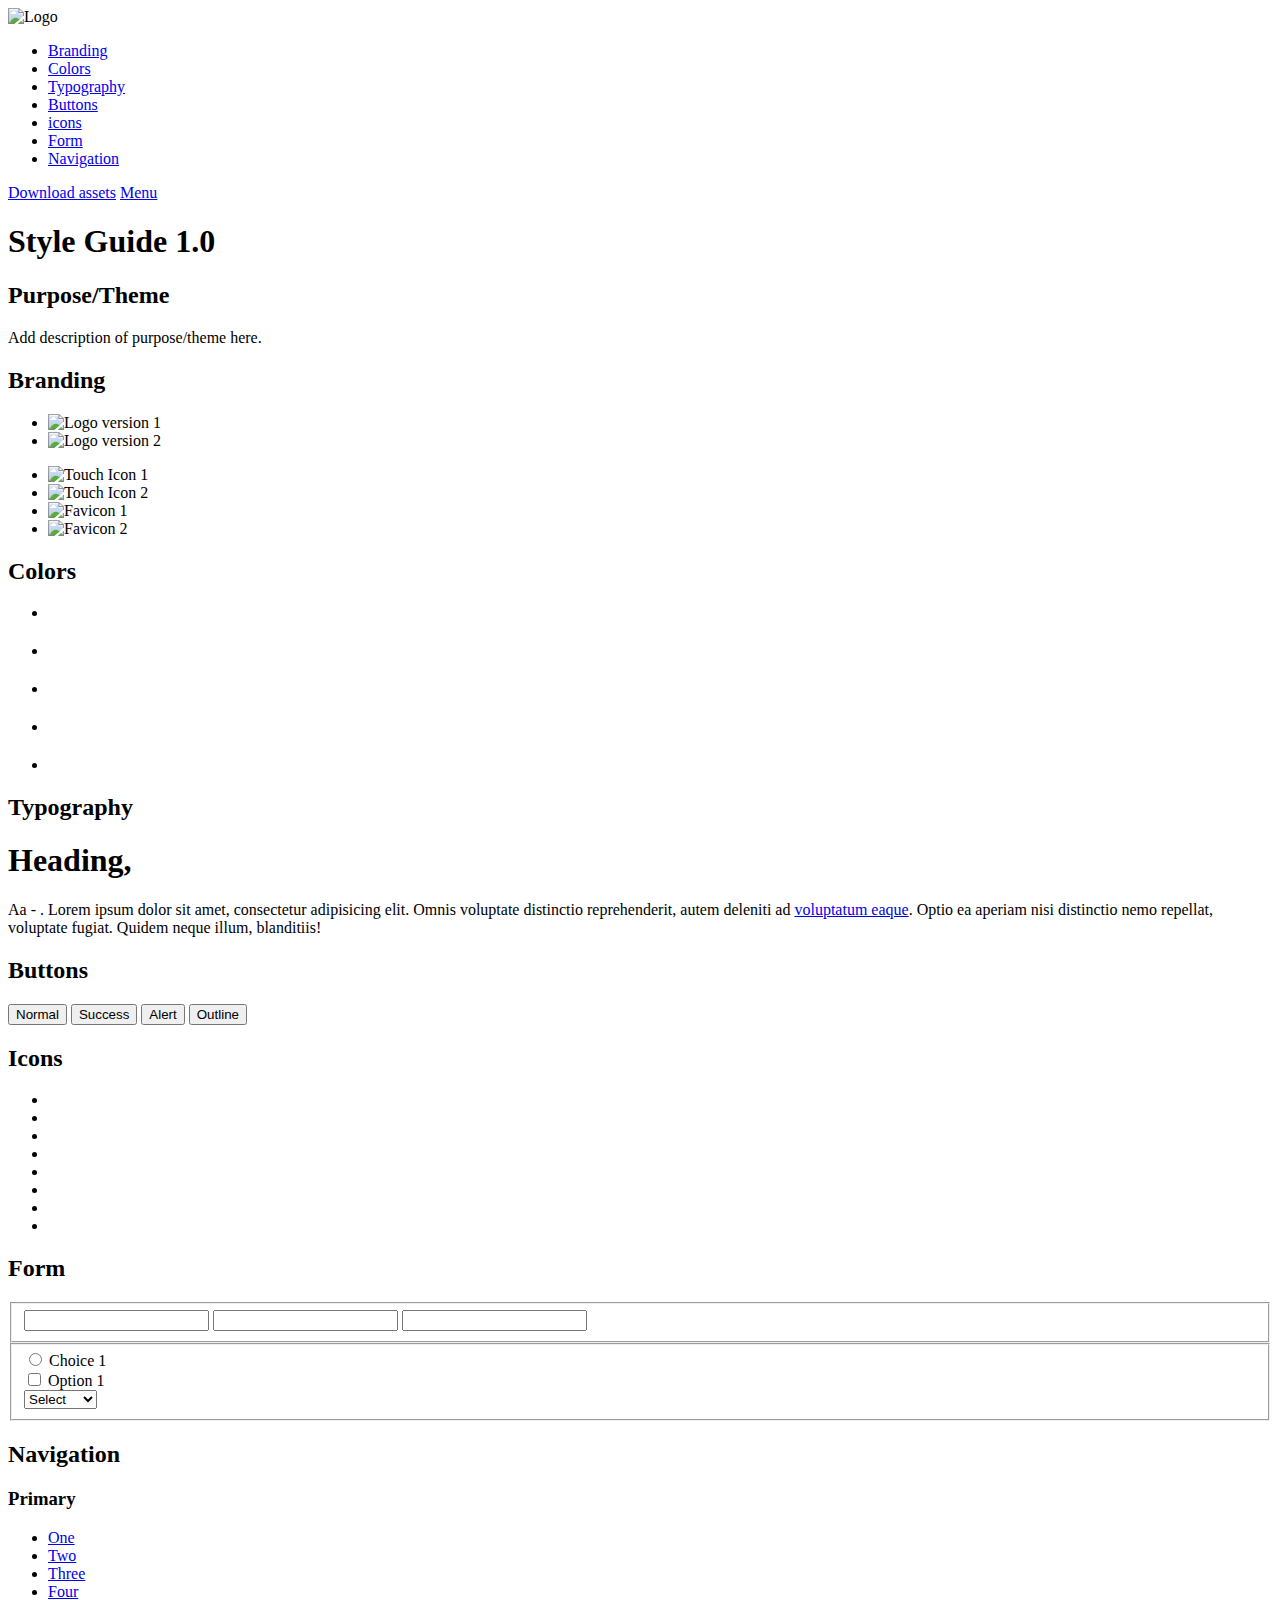
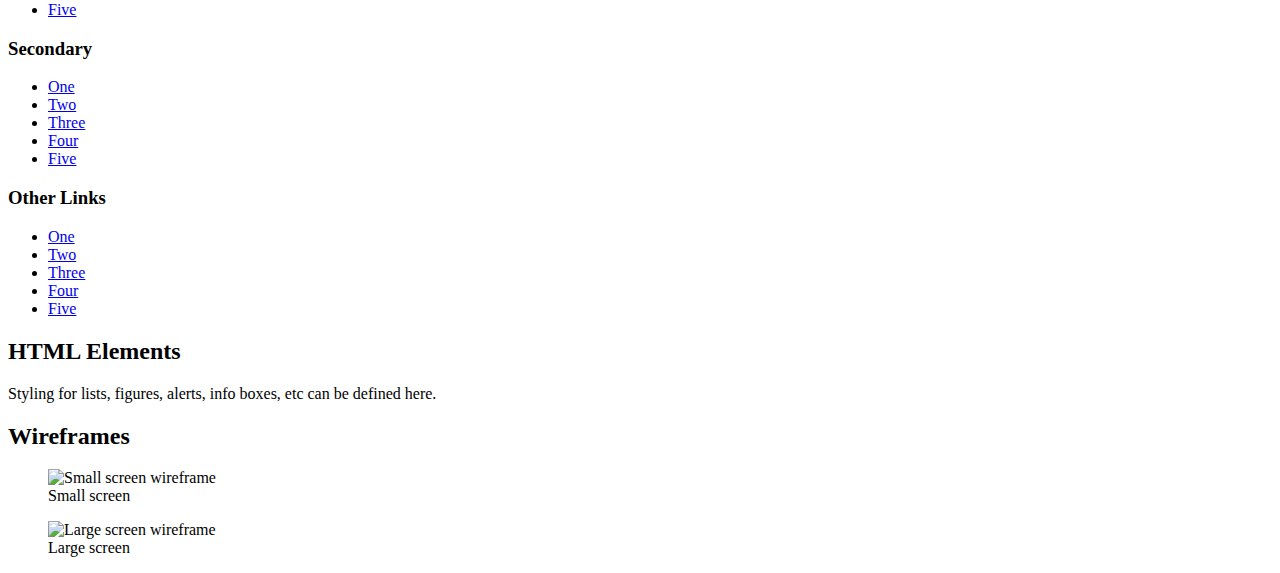
==== index.html @ e965c51e "initial upload" ====
<!doctype html>
<html lang="en" class="no-js">
<head>
	<meta charset="UTF-8">
	<meta name="viewport" content="width=device-width, initial-scale=1">

	<link href='http://fonts.googleapis.com/css?family=Open+Sans:400,300,700|Merriweather' rel='stylesheet' type='text/css'>

	<link rel="stylesheet" href="css/reset.css"> <!-- CSS reset -->
	<link rel="stylesheet" href="css/style-guide.css"> <!-- Resource style -->
	<script src="js/modernizr.js"></script> <!-- Modernizr -->
  	
	<title>Style Guide | CodyHouse</title>
</head>
<body>
	<header>
		<div class="cd-logo"><img src="assets/logo.svg" alt="Logo"></div>

		<nav>
			<ul class="cd-main-nav">
				<li><a href="#branding">Branding</a></li>
				<li><a href="#colors">Colors</a></li>
				<li><a href="#typography">Typography</a></li>
				<li><a href="#buttons">Buttons</a></li>
				<li><a href="#icons">icons</a></li>
				<li><a href="#form">Form</a></li>
				<li><a href="#navigation">Navigation</a></li>
			</ul> <!-- cd-main-nav -->
		</nav>
		
		<a href="assets/assets-download-file.zip" class="cd-download"><span>Download assets</span></a>
		<a href="#0" class="cd-nav-trigger">Menu<span></span></a>
	</header>

	<main>
		<h1>Style Guide 1.0</h1>
        
        <section id="purpose" class="cd-purpose">
			<h2>Purpose/Theme</h2>

			<div class="cd-box">
				<p>Add description of purpose/theme here.</p>
			</div>
		</section>
		
		<section id="branding" class="cd-branding">
			<h2>Branding</h2>

			<ul>
				<li class="cd-box"><img src="assets/branding/logo-ver-1.jpg" alt="Logo version 1"></li>
				<li class="cd-box"><img src="assets/branding/logo-ver-2.jpg" alt="Logo version 2"></li>
			</ul>

			<ul>
				<li><img src="assets/branding/touch-icon-1.jpg" alt="Touch Icon 1"></li>
				<li><img src="assets/branding/touch-icon-2.jpg" alt="Touch Icon 2"></li>
				<li><img src="assets/branding/favicon-1.jpg" alt="Favicon 1"></li>
				<li><img src="assets/branding/favicon-2.jpg" alt="Favicon 2"></li>
			</ul> 
		</section>

		<section id="colors" class="cd-colors">
			<h2>Colors</h2>

			<ul>
				<li class="cd-box">
					<div class="cd-color-swatch"></div>
				</li>

				<li class="cd-box">
					<div class="cd-color-swatch"></div>
				</li>

				<li class="cd-box">
					<div class="cd-color-swatch"></div>
				</li>

				<li class="cd-box">
					<div class="cd-color-swatch"></div>
				</li>

				<li class="cd-box">
					<div class="cd-color-swatch"></div>
				</li>
			</ul>
		</section>

		<section id="typography" class="cd-typography">
			<h2>Typography</h2>

			<div class="cd-box">
				<h1>Heading, <span></span></h1>
				<p>Aa - <span></span>. Lorem ipsum dolor sit amet, consectetur adipisicing elit. Omnis voluptate distinctio reprehenderit, autem deleniti ad <a href="#0">voluptatum eaque</a>. Optio ea aperiam nisi distinctio nemo repellat, voluptate fugiat. Quidem neque illum, blanditiis!</p>
			</div>
		</section>

		<section id="buttons" class="cd-buttons">
			<h2>Buttons</h2>

			<div class="cd-box">
				<button class="btn">Normal</button>
				<button class="btn btn-success">Success</button>
				<button class="btn btn-alert">Alert</button>
				<button class="btn btn-outline">Outline</button>
			</div>

		</section>

		<section id="icons" class="cd-icons">
			<h2>Icons</h2>

			<ul class="cd-box">
				<li class="cd-icon-1"></li>
				<li class="cd-icon-2"></li>
				<li class="cd-icon-3"></li>
				<li class="cd-icon-4"></li>
				<li class="cd-icon-5"></li>
				<li class="cd-icon-6"></li>
				<li class="cd-icon-7"></li>
				<li class="cd-icon-8"></li>
			</ul>
		</section>

		<section id="form" class="cd-form">
			<h2>Form</h2>
			
			<div class="cd-box">
				<form>
					<fieldset>
						<input type="text">
						<input class="success" type="text">
						<input class="alert" type="text">
					</fieldset>

					<fieldset>
						<div class="cd-input-wrapper">
							<input type="radio" name="radioButton" id="radio1">
	      					<label class="radio-label" for="radio1">Choice 1</label>
      					</div>

						<div class="cd-input-wrapper">
							<input type="checkbox" id="checkbox1">
	      					<label class="checkbox-label" for="checkbox1">Option 1</label>
      					</div>

						<div class="cd-input-wrapper cd-select">
	      					<select name="select-this" id="select-this">
					          <option value="0">Select</option>
					          <option value="1">Option 1</option>
					          <option value="2">Option 2</option>
					          <option value="2">Option 3</option>
					      	</select>
				      	</div>
					</fieldset>
				</form>
			</div>
		</section>
		<section id="navigation" class="cd-navigation">
			
           <h2>Navigation</h2>
           <div class="cd-box">
            <div>
             <h3>Primary</h3>
            <nav class="cd-primary-nav">
            <ul >
				<li><a href="#">One</a></li>
				<li><a href="#">Two</a></li>
				<li><a href="#">Three</a></li>
				<li><a href="#">Four</a></li>
				<li><a href="#">Five</a></li>
				
			</ul>
            </nav>
            </div>
            <div >
            <h3>Secondary</h3>
            <nav class="cd-secondary-nav">
            <ul >
				<li><a href="#">One</a></li>
				<li><a href="#">Two</a></li>
				<li><a href="#">Three</a></li>
				<li><a href="#">Four</a></li>
				<li><a href="#">Five</a></li>
				
			</ul>
            </nav>
            </div>
            <div >
			<h3>Other Links</h3>
			<ul >
				<li><a href="#">One</a></li>
				<li><a href="#">Two</a></li>
				<li><a href="#">Three</a></li>
				<li><a href="#">Four</a></li>
				<li><a href="#">Five</a></li>
				
			</ul>
            </div>
            </div>
		</section>
		
		<section id="elements" class="cd-elements">
			<h2>HTML Elements</h2>
    <div class="cd-box"><p>Styling for lists, figures, alerts, info boxes, etc can be defined here.</p></div>
			
		</section>
		
		<section id="wireframes" class="cd-wireframes">
			<h2>Wireframes</h2>
    <div class="cd-box">
            <figure><img src="assets/wireframe-sm.jpg" alt="Small screen wireframe">
            <figcaption>Small screen</figcaption></figure>
            <figure><img src="assets/wireframe-lg.jpg" alt="Large screen wireframe">
            <figcaption>Large screen</figcaption></figure>
            </div>
			
		</section>
		
	</main>
<script src="js/jquery-2.1.1.js"></script>
<script src="js/main.js"></script> <!-- Resource jQuery -->
</body>
</html>
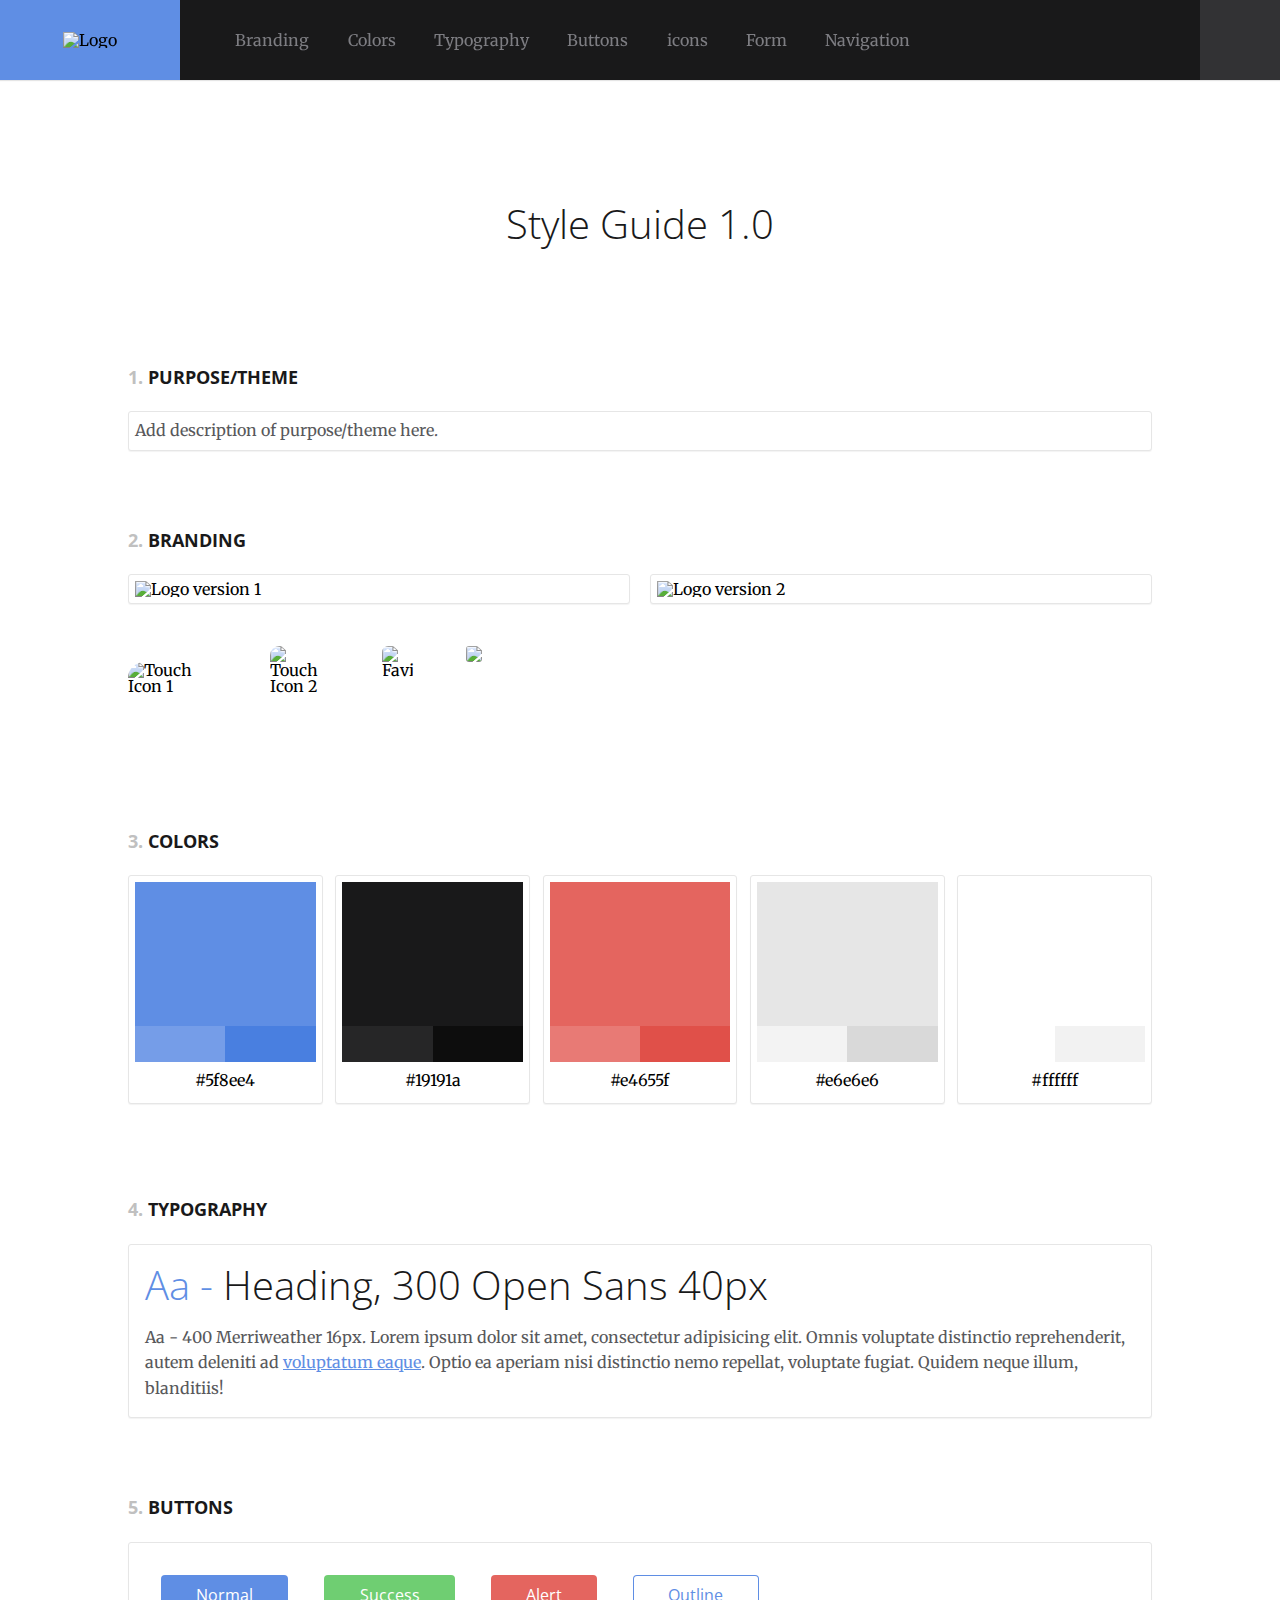
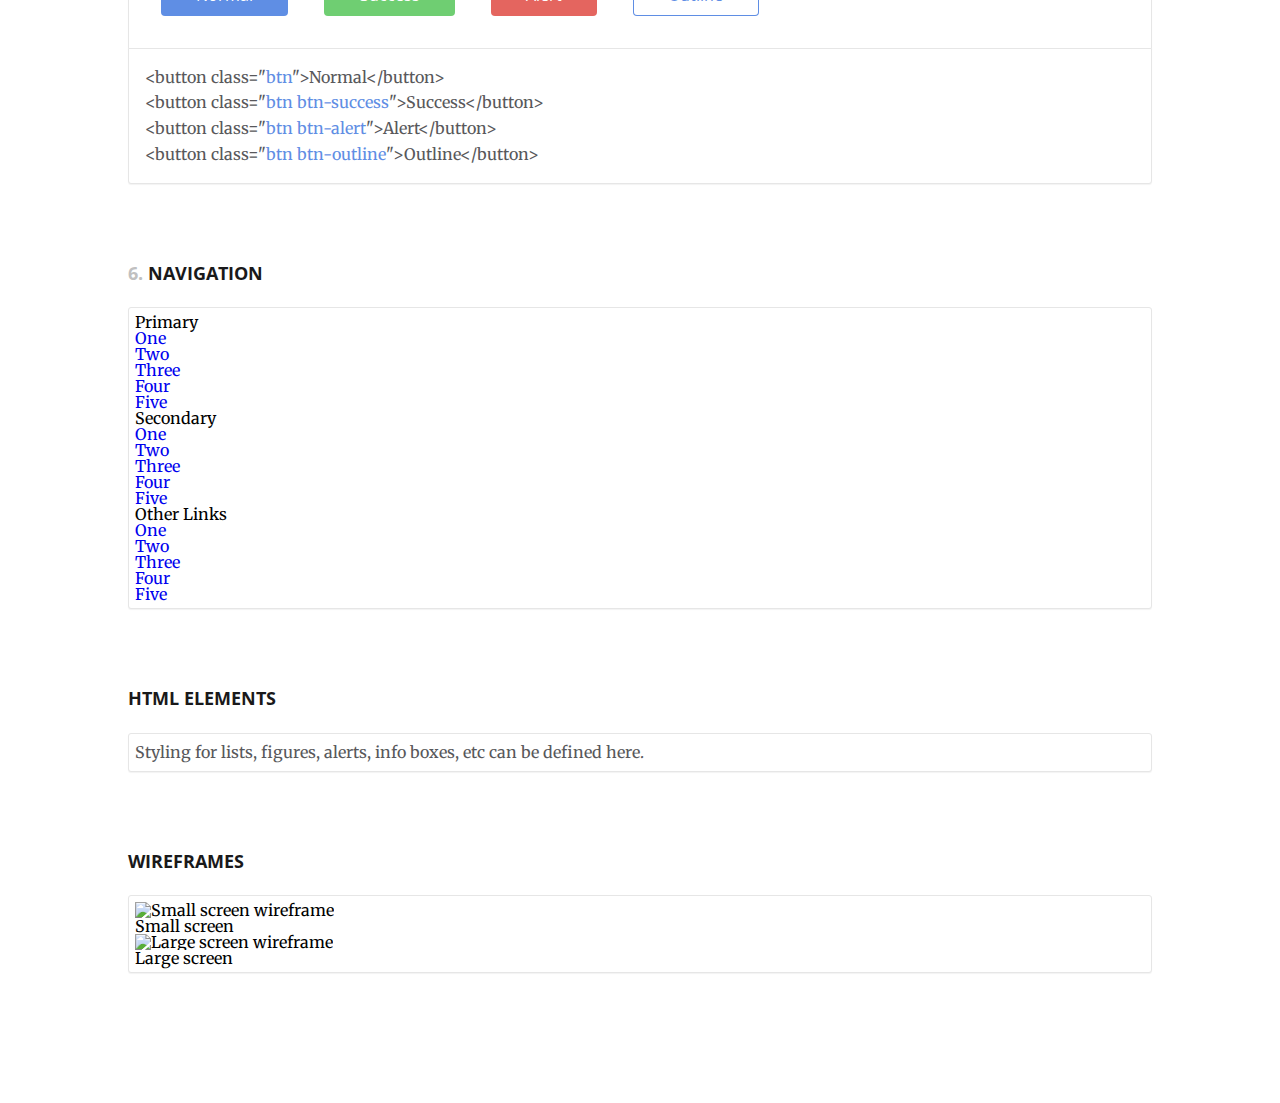
==== commit e65e8624: "removed form and icon" ====
--- a/index.html
+++ b/index.html
@@ -106,55 +106,6 @@
 
 		</section>
 
-		<section id="icons" class="cd-icons">
-			<h2>Icons</h2>
-
-			<ul class="cd-box">
-				<li class="cd-icon-1"></li>
-				<li class="cd-icon-2"></li>
-				<li class="cd-icon-3"></li>
-				<li class="cd-icon-4"></li>
-				<li class="cd-icon-5"></li>
-				<li class="cd-icon-6"></li>
-				<li class="cd-icon-7"></li>
-				<li class="cd-icon-8"></li>
-			</ul>
-		</section>
-
-		<section id="form" class="cd-form">
-			<h2>Form</h2>
-			
-			<div class="cd-box">
-				<form>
-					<fieldset>
-						<input type="text">
-						<input class="success" type="text">
-						<input class="alert" type="text">
-					</fieldset>
-
-					<fieldset>
-						<div class="cd-input-wrapper">
-							<input type="radio" name="radioButton" id="radio1">
-	      					<label class="radio-label" for="radio1">Choice 1</label>
-      					</div>
-
-						<div class="cd-input-wrapper">
-							<input type="checkbox" id="checkbox1">
-	      					<label class="checkbox-label" for="checkbox1">Option 1</label>
-      					</div>
-
-						<div class="cd-input-wrapper cd-select">
-	      					<select name="select-this" id="select-this">
-					          <option value="0">Select</option>
-					          <option value="1">Option 1</option>
-					          <option value="2">Option 2</option>
-					          <option value="2">Option 3</option>
-					      	</select>
-				      	</div>
-					</fieldset>
-				</form>
-			</div>
-		</section>
 		<section id="navigation" class="cd-navigation">
 			
            <h2>Navigation</h2>
--- a/css/style-guide.css
+++ b/css/style-guide.css
@@ -0,0 +1,978 @@
+/* -------------------------------- 
+
+xBackground 
+
+-------------------------------- */
+body {
+  /* this is the page background */
+  background-color: #ffffff;
+}
+
+/* -------------------------------- 
+
+xPatterns
+
+-------------------------------- */
+.cd-box {
+  /* this is the container of various design elements - i.e. the 2 logo of the branding section */
+  border: 1px solid #e6e6e6;
+  border-radius: 3px;
+  background: #ffffff;
+  box-shadow: 0 1px 1px rgba(0, 0, 0, 0.05);
+  padding: 6px;
+}
+
+/* -------------------------------- 
+
+xNavigation 
+
+-------------------------------- */
+header {
+  background-color: #19191a;
+}
+
+.cd-logo {
+  /* logo box style */
+  background-color: #5f8ee4;
+  width: 120px;
+}
+@media only screen and (min-width: 1024px) {
+  .cd-logo {
+    width: 180px;
+  }
+}
+
+.cd-main-nav {
+  /* main navigation background color - full screen on small devices */
+  background: #19191a;
+}
+.cd-main-nav li a {
+  color: #ffffff;
+  border-color: #262627;
+}
+@media only screen and (min-width: 1024px) {
+  .cd-main-nav li a {
+    color: #7d7d82;
+  }
+  .cd-main-nav li a.selected {
+    color: #ffffff;
+    box-shadow: 0 2px 0 #5f8ee4;
+  }
+  .no-touch .cd-main-nav li a:hover {
+    color: #ffffff;
+  }
+}
+
+.cd-nav-trigger span {
+  /* hamburger menu */
+  background-color: #ffffff;
+}
+.cd-nav-trigger span::before, .cd-nav-trigger span::after {
+  /* upper and lower lines */
+  background-color: #ffffff;
+}
+
+.nav-is-visible .cd-nav-trigger span {
+  /* hide line in the center on mobile when nav is visible */
+  background-color: rgba(255, 255, 255, 0);
+}
+.nav-is-visible .cd-nav-trigger span::before, .nav-is-visible .cd-nav-trigger span::after {
+  /* preserve visibility of upper and lower lines - close icon */
+  background-color: white;
+}
+
+.cd-download {
+  /* download button top-right visible on big devices */
+  background-color: #323234;
+}
+.no-touch .cd-download:hover {
+  background-color: #3f3f41;
+}
+.cd-download span {
+  /* tooltip */
+  background: #5f8ee4;
+  color: #ffffff;
+}
+.cd-download span::before {
+  /* right arrow color */
+  border-color: #5f8ee4;
+}
+
+/* -------------------------------- 
+
+xPage title 
+
+-------------------------------- */
+main > h1 {
+  color: #19191a;
+}
+@media only screen and (min-width: 1600px) {
+  main > h1 {
+    /* title goes into the header on big devices */
+    color: #ffffff;
+  }
+}
+
+/* -------------------------------- 
+
+xTypography 
+
+-------------------------------- */
+h1, h2 {
+  font-family: "Open Sans", sans-serif;
+  color: #19191a;
+}
+
+h1 {
+  font-size: 2.4rem;
+  font-weight: 300;
+  line-height: 1.2;
+  margin: 0 0 .4em;
+}
+@media only screen and (min-width: 768px) {
+  h1 {
+    font-size: 3.2rem;
+  }
+}
+@media only screen and (min-width: 1024px) {
+  h1 {
+    font-size: 4rem;
+  }
+}
+
+h2 {
+  font-weight: bold;
+  text-transform: uppercase;
+  margin: 1em 0;
+}
+@media only screen and (min-width: 768px) {
+  h2 {
+    font-size: 1.8rem;
+    margin: 1em 0 1.4em;
+  }
+}
+
+section > h2::before {
+  /* number before each section title */
+  color: silver;
+}
+
+p {
+  font-size: 1.4rem;
+  line-height: 1.4;
+  color: #58585b;
+}
+p a {
+  color: #5f8ee4;
+  text-decoration: underline;
+}
+@media only screen and (min-width: 768px) {
+  p {
+    font-size: 1.6rem;
+    line-height: 1.6;
+  }
+}
+
+/* -------------------------------- 
+
+xButtons 
+
+-------------------------------- */
+.btn {
+  border: none;
+  box-shadow: none;
+  border-radius: .25em;
+  font-size: 1.4rem;
+  font-family: "Open Sans", sans-serif;
+  color: #ffffff;
+  padding: .6em 2.2em;
+  cursor: pointer;
+  background: #5f8ee4;
+}
+.btn:focus {
+  outline: none;
+}
+.no-touch .btn:hover {
+  background: #759de8;
+}
+.btn.btn-success {
+  background: #6fce72;
+}
+.no-touch .btn.btn-success:hover {
+  background: #82d485;
+}
+.btn.btn-alert {
+  background: #e4655f;
+}
+.no-touch .btn.btn-alert:hover {
+  background: #e87a75;
+}
+.btn.btn-outline {
+  color: #5f8ee4;
+  background: transparent;
+  box-shadow: inset 0 0 0 1px #5f8ee4;
+}
+.no-touch .btn.btn-outline:hover {
+  color: #ffffff;
+  background: #5f8ee4;
+}
+@media only screen and (min-width: 768px) {
+  .btn {
+    font-size: 1.6rem;
+  }
+}
+
+.cd-buttons .cd-box:nth-of-type(2) span {
+  /* CSS class name color */
+  color: #5f8ee4;
+}
+
+/* -------------------------------- 
+
+xIcons 
+
+-------------------------------- */
+.cd-icons li {
+  /* icons size */
+  width: 32px;
+  height: 32px;
+}
+
+/* -------------------------------- 
+
+xForm 
+
+-------------------------------- */
+input[type=text], select {
+  border: 1px solid #e6e6e6;
+  border-radius: .25em;
+  background: #ffffff;
+}
+input[type=text]:focus, select:focus {
+  outline: none;
+}
+
+input[type=text] {
+  padding: .6em 1em;
+  box-shadow: inset 1px 1px rgba(0, 0, 0, 0.03);
+}
+input[type=text].success {
+  border-color: #6fce72;
+  box-shadow: 0 0 6px rgba(111, 206, 114, 0.2);
+}
+input[type=text].alert {
+  border-color: #e4655f;
+  box-shadow: 0 0 6px rgba(228, 101, 95, 0.2);
+}
+input[type=text]:focus {
+  border-color: #5f8ee4;
+  box-shadow: 0 0 6px rgba(95, 142, 228, 0.2);
+}
+
+input[type=radio],
+input[type=checkbox] {
+  position: absolute;
+  left: 0;
+  top: 0;
+  margin: 0;
+  padding: 0;
+  opacity: 0;
+}
+
+.radio-label,
+.checkbox-label {
+  padding-left: 24px;
+  -webkit-user-select: none;
+  -moz-user-select: none;
+  -ms-user-select: none;
+  user-select: none;
+}
+.radio-label::before, .radio-label::after,
+.checkbox-label::before,
+.checkbox-label::after {
+  /* custom radio and check boxes */
+  content: '';
+  display: block;
+  width: 16px;
+  height: 16px;
+  position: absolute;
+  top: 50%;
+  -webkit-transform: translateY(-50%);
+  -moz-transform: translateY(-50%);
+  -ms-transform: translateY(-50%);
+  -o-transform: translateY(-50%);
+  transform: translateY(-50%);
+}
+.radio-label::before,
+.checkbox-label::before {
+  left: 0;
+  border: 1px solid #e6e6e6;
+  box-shadow: inset 1px 1px rgba(0, 0, 0, 0.03);
+}
+.radio-label::after,
+.checkbox-label::after {
+  left: 3px;
+  background: url("../assets/form/icon-check.svg") no-repeat center center;
+  display: none;
+}
+
+.radio-label::before {
+  border-radius: 50%;
+}
+
+.checkbox-label::before {
+  border-radius: 3px;
+}
+
+input[type=radio]:checked + label::before,
+input[type=checkbox]:checked + label::before {
+  background-color: #19191a;
+  border: none;
+  box-shadow: none;
+}
+
+input[type=radio]:checked + label::after,
+input[type=checkbox]:checked + label::after {
+  display: block;
+}
+
+.cd-select::after {
+  /* switcher arrow for select element */
+  content: '';
+  position: absolute;
+  z-index: 1;
+  right: 14px;
+  top: 50%;
+  -webkit-transform: translateY(-50%);
+  -moz-transform: translateY(-50%);
+  -ms-transform: translateY(-50%);
+  -o-transform: translateY(-50%);
+  transform: translateY(-50%);
+  display: block;
+  width: 16px;
+  height: 16px;
+  background: url("../assets/form/icon-select.svg") no-repeat center center;
+  pointer-events: none;
+}
+
+select {
+  position: relative;
+  padding: .6em 2em .6em 1em;
+  cursor: pointer;
+  -webkit-appearance: none;
+  -moz-appearance: none;
+  -ms-appearance: none;
+  -o-appearance: none;
+  appearance: none;
+}
+
+/* -------------------------------- 
+
+xBasic style
+
+-------------------------------- */
+*, *::after, *::before {
+  -webkit-box-sizing: border-box;
+  -moz-box-sizing: border-box;
+  box-sizing: border-box;
+}
+
+html * {
+  -webkit-font-smoothing: antialiased;
+  -moz-osx-font-smoothing: grayscale;
+}
+
+html {
+  font-size: 62.5%;
+}
+
+body {
+  font-size: 1.6rem;
+  font-family: "Merriweather", serif;
+}
+
+a {
+  text-decoration: none;
+}
+
+img {
+  max-width: 100%;
+}
+
+input, textarea, select {
+  font-family: "Merriweather", serif;
+  font-size: 1.6rem;
+}
+
+header {
+  position: fixed;
+  height: 50px;
+  width: 100%;
+  top: 0;
+  left: 0;
+  box-shadow: 0 1px 1px rgba(0, 0, 0, 0.1);
+  z-index: 10;
+}
+header nav {
+  display: inline-block;
+}
+@media only screen and (min-width: 1024px) {
+  header {
+    height: 80px;
+  }
+  header:after {
+    content: "";
+    display: table;
+    clear: both;
+  }
+}
+
+.cd-logo {
+  display: inline-block;
+  height: 100%;
+  position: relative;
+}
+.cd-logo img {
+  position: absolute;
+  display: block;
+  top: 50%;
+  left: 50%;
+  -webkit-transform: translateX(-50%) translateY(-50%);
+  -moz-transform: translateX(-50%) translateY(-50%);
+  -ms-transform: translateX(-50%) translateY(-50%);
+  -o-transform: translateX(-50%) translateY(-50%);
+  transform: translateX(-50%) translateY(-50%);
+}
+@media only screen and (min-width: 1600px) {
+  .cd-logo {
+    margin-left: 5%;
+  }
+}
+
+.cd-nav-trigger {
+  display: block;
+  position: absolute;
+  right: 0;
+  top: 0;
+  height: 100%;
+  width: 50px;
+  overflow: hidden;
+  white-space: nowrap;
+  color: transparent;
+}
+.cd-nav-trigger span {
+  position: absolute;
+  height: 2px;
+  width: 20px;
+  top: 50%;
+  margin-top: -1px;
+  left: 50%;
+  margin-left: -10px;
+  -webkit-transition: background-color 0.3s 0.3s;
+  -moz-transition: background-color 0.3s 0.3s;
+  transition: background-color 0.3s 0.3s;
+}
+.cd-nav-trigger span::before, .cd-nav-trigger span::after {
+  content: '';
+  position: absolute;
+  width: 100%;
+  height: 100%;
+  /* Force Hardware Acceleration in WebKit */
+  -webkit-transform: translateZ(0);
+  -moz-transform: translateZ(0);
+  -ms-transform: translateZ(0);
+  -o-transform: translateZ(0);
+  transform: translateZ(0);
+  -webkit-backface-visibility: hidden;
+  backface-visibility: hidden;
+  will-change: transform;
+  -webkit-transition: -webkit-transform 0.3s 0.3s;
+  -moz-transition: -moz-transform 0.3s 0.3s;
+  transition: transform 0.3s 0.3s;
+}
+.cd-nav-trigger span::before {
+  -webkit-transform: translateY(-6px);
+  -moz-transform: translateY(-6px);
+  -ms-transform: translateY(-6px);
+  -o-transform: translateY(-6px);
+  transform: translateY(-6px);
+}
+.cd-nav-trigger span::after {
+  -webkit-transform: translateY(6px);
+  -moz-transform: translateY(6px);
+  -ms-transform: translateY(6px);
+  -o-transform: translateY(6px);
+  transform: translateY(6px);
+}
+@media only screen and (min-width: 1024px) {
+  .cd-nav-trigger {
+    display: none;
+  }
+}
+
+.cd-main-nav {
+  position: fixed;
+  top: 0;
+  left: 0;
+  width: 100%;
+  height: 100vh;
+  padding: 50px 0;
+  text-align: center;
+  -webkit-transform: translateY(-100%);
+  -moz-transform: translateY(-100%);
+  -ms-transform: translateY(-100%);
+  -o-transform: translateY(-100%);
+  transform: translateY(-100%);
+  -webkit-transition: -webkit-transform 0.3s;
+  -moz-transition: -moz-transform 0.3s;
+  transition: transform 0.3s;
+}
+.cd-main-nav li a {
+  display: block;
+  font-size: 1.8rem;
+  padding: 1em 0;
+  border-bottom-width: 1px;
+  border-style: solid;
+}
+.cd-main-nav li:first-of-type a {
+  border-top-width: 1px;
+}
+@media only screen and (min-width: 1024px) {
+  .cd-main-nav {
+    position: static;
+    display: table;
+    -webkit-transform: translateY(0);
+    -moz-transform: translateY(0);
+    -ms-transform: translateY(0);
+    -o-transform: translateY(0);
+    transform: translateY(0);
+    width: auto;
+    height: 80px;
+    background: transparent;
+    padding: 0 2em;
+    text-align: left;
+  }
+  .cd-main-nav li {
+    display: table-cell;
+    vertical-align: middle;
+    padding: 0 1em;
+  }
+  .cd-main-nav li a {
+    display: inline-block;
+    font-size: 1.6rem;
+    padding: .4em .2em;
+    border-bottom: none;
+    -webkit-transition: all 0.2s;
+    -moz-transition: all 0.2s;
+    transition: all 0.2s;
+  }
+  .cd-main-nav li:first-of-type a {
+    border-top: none;
+  }
+}
+@media only screen and (min-width: 1600px) {
+  .cd-main-nav {
+    display: none;
+  }
+}
+
+.nav-is-visible .cd-nav-trigger span::before {
+  -webkit-transform: translateY(0) rotate(-45deg);
+  -moz-transform: translateY(0) rotate(-45deg);
+  -ms-transform: translateY(0) rotate(-45deg);
+  -o-transform: translateY(0) rotate(-45deg);
+  transform: translateY(0) rotate(-45deg);
+}
+.nav-is-visible .cd-nav-trigger span::after {
+  -webkit-transform: translateY(0) rotate(45deg);
+  -moz-transform: translateY(0) rotate(45deg);
+  -ms-transform: translateY(0) rotate(45deg);
+  -o-transform: translateY(0) rotate(45deg);
+  transform: translateY(0) rotate(45deg);
+}
+.nav-is-visible .cd-main-nav {
+  -webkit-transform: translateY(0);
+  -moz-transform: translateY(0);
+  -ms-transform: translateY(0);
+  -o-transform: translateY(0);
+  transform: translateY(0);
+}
+
+.cd-download {
+  position: absolute;
+  top: 0;
+  right: 0;
+  height: 100%;
+  width: 80px;
+  background-image: url("../assets/icon-download.svg");
+  background-position: center center;
+  background-repeat: no-repeat;
+  display: none;
+  -webkit-transition: background-color 0.2s;
+  -moz-transition: background-color 0.2s;
+  transition: background-color 0.2s;
+}
+.cd-download span {
+  /* tooltip */
+  position: absolute;
+  right: 120%;
+  top: 50%;
+  margin-top: -20px;
+  width: 140px;
+  height: 40px;
+  line-height: 40px;
+  white-space: nowrap;
+  text-align: center;
+  font-size: 1.2rem;
+  -webkit-transition: opacity .2s 0s, visibility 0s .2s;
+  -moz-transition: opacity .2s 0s, visibility 0s .2s;
+  transition: opacity .2s 0s, visibility 0s .2s;
+}
+.cd-download span::before {
+  /* right arrow */
+  content: '';
+  position: absolute;
+  top: 12px;
+  left: 100%;
+  height: 0;
+  width: 0;
+  border-width: 8px;
+  border-style: solid;
+  border-top-color: transparent;
+  border-bottom-color: transparent;
+  border-right-color: transparent;
+}
+.no-touch .cd-download:hover span {
+  opacity: 1;
+  visibility: visible;
+  -webkit-transition: opacity .2s 0s, visibility 0s 0s;
+  -moz-transition: opacity .2s 0s, visibility 0s 0s;
+  transition: opacity .2s 0s, visibility 0s 0s;
+}
+@media only screen and (min-width: 1024px) {
+  .cd-download {
+    display: block;
+  }
+  .cd-download span {
+    opacity: 0;
+    visibility: hidden;
+  }
+}
+@media only screen and (min-width: 1600px) {
+  .cd-download {
+    right: 5%;
+  }
+}
+
+main {
+  width: 90%;
+  max-width: 1024px;
+  margin: 0 auto;
+  padding: 50px 0;
+}
+main > h1 {
+  text-align: center;
+  margin: 3em 0;
+}
+@media only screen and (min-width: 1024px) {
+  main {
+    padding-top: 80px;
+  }
+}
+@media only screen and (min-width: 1600px) {
+  main {
+    max-width: none;
+    padding: 120px 0 50px;
+  }
+  main > h1 {
+    position: fixed;
+    top: 0;
+    left: 50%;
+    height: 80px;
+    line-height: 80px;
+    width: 400px;
+    margin: 0 0 0 -200px;
+    font-size: 2.6rem;
+    z-index: 20;
+  }
+}
+
+section {
+  margin: 3em 0;
+}
+section:after {
+  content: "";
+  display: table;
+  clear: both;
+}
+section:nth-of-type(1) h2::before {
+  content: '1. ';
+}
+section:nth-of-type(2) h2::before {
+  content: '2. ';
+}
+section:nth-of-type(3) h2::before {
+  content: '3. ';
+}
+section:nth-of-type(4) h2::before {
+  content: '4. ';
+}
+section:nth-of-type(5) h2::before {
+  content: '5. ';
+}
+section:nth-of-type(6) h2::before {
+  content: '6. ';
+}
+@media only screen and (min-width: 768px) {
+  section {
+    margin: 3em 0 5em;
+  }
+}
+@media only screen and (min-width: 1600px) {
+  section {
+    width: 48%;
+    float: left;
+    margin: 0 4% 4em 0;
+  }
+  section:nth-of-type(2n) {
+    margin-right: 0;
+  }
+}
+
+/* xBranding section - basic style */
+.cd-branding .cd-box {
+  margin-bottom: 1em;
+}
+.cd-branding img {
+  display: block;
+  width: 100%;
+}
+.cd-branding ul:last-of-type {
+  padding-top: .6em;
+}
+.cd-branding ul:last-of-type li {
+  display: inline-block;
+  margin-right: 1em;
+}
+.cd-branding ul:last-of-type li:nth-of-type(1) img {
+  width: 90px;
+  height: 90px;
+  border-radius: 1em;
+}
+.cd-branding ul:last-of-type li:nth-of-type(2) img {
+  width: 60px;
+  height: 60px;
+  border-radius: .6em;
+}
+.cd-branding ul:last-of-type li:nth-of-type(3) img {
+  width: 32px;
+  height: 32px;
+  border-radius: .4em;
+}
+.cd-branding ul:last-of-type li:nth-of-type(4) img {
+  width: 16px;
+  height: 16px;
+  border-radius: .2em;
+}
+@media only screen and (min-width: 768px) {
+  .cd-branding .cd-box {
+    width: 49%;
+    float: left;
+    margin: 0 2% 2em 0;
+  }
+  .cd-branding .cd-box:nth-of-type(2n) {
+    margin-right: 0;
+  }
+  .cd-branding ul:last-of-type {
+    clear: left;
+  }
+  .cd-branding ul:last-of-type li {
+    margin-right: 3em;
+  }
+}
+
+/* xColor section - basic style */
+.cd-colors li {
+  text-align: center;
+  width: 48%;
+  float: left;
+  margin: 0 4% 1em 0;
+}
+.cd-colors li:nth-of-type(2n) {
+  margin-right: 0;
+}
+.cd-colors .cd-color-swatch {
+  position: relative;
+  width: 100%;
+  padding: 50% 0;
+}
+.cd-colors .cd-color-swatch::before, .cd-colors .cd-color-swatch::after {
+  /* lighter and darker color shades of the same swatch */
+  content: '';
+  position: absolute;
+  bottom: 0;
+  width: 50%;
+  height: 20%;
+}
+.cd-colors .cd-color-swatch::before {
+  left: 0;
+}
+.cd-colors .cd-color-swatch::after {
+  right: 0;
+}
+.cd-colors b {
+  display: block;
+  padding: .6em 0;
+}
+.cd-colors li:nth-of-type(1) .cd-color-swatch {
+  background: #5f8ee4;
+}
+.cd-colors li:nth-of-type(1) .cd-color-swatch::before {
+  background: #759de8;
+}
+.cd-colors li:nth-of-type(1) .cd-color-swatch::after {
+  background: #497fe0;
+}
+.cd-colors li:nth-of-type(2) .cd-color-swatch {
+  background: #19191a;
+}
+.cd-colors li:nth-of-type(2) .cd-color-swatch::before {
+  background: #262627;
+}
+.cd-colors li:nth-of-type(2) .cd-color-swatch::after {
+  background: #0d0d0d;
+}
+.cd-colors li:nth-of-type(3) .cd-color-swatch {
+  background: #e4655f;
+}
+.cd-colors li:nth-of-type(3) .cd-color-swatch::before {
+  background: #e87a75;
+}
+.cd-colors li:nth-of-type(3) .cd-color-swatch::after {
+  background: #e05049;
+}
+.cd-colors li:nth-of-type(4) .cd-color-swatch {
+  background: #e6e6e6;
+}
+.cd-colors li:nth-of-type(4) .cd-color-swatch::before {
+  background: #f3f3f3;
+}
+.cd-colors li:nth-of-type(4) .cd-color-swatch::after {
+  background: #d9d9d9;
+}
+.cd-colors li:nth-of-type(5) .cd-color-swatch {
+  background: #ffffff;
+}
+.cd-colors li:nth-of-type(5) .cd-color-swatch::before {
+  background: white;
+}
+.cd-colors li:nth-of-type(5) .cd-color-swatch::after {
+  background: #f2f2f2;
+}
+@media only screen and (min-width: 768px) {
+  .cd-colors li {
+    width: 19%;
+    float: left;
+    margin: 0 1.25% 1em 0;
+  }
+  .cd-colors li:nth-of-type(2n) {
+    margin-right: 1.25%;
+  }
+  .cd-colors li:nth-of-type(5n) {
+    margin-right: 0;
+  }
+}
+
+.cd-typography .cd-box,
+.cd-buttons .cd-box,
+.cd-icons .cd-box,
+.cd-form .cd-box {
+  padding: 1em;
+}
+@media only screen and (min-width: 768px) {
+  .cd-typography .cd-box .cd-box,
+  .cd-buttons .cd-box .cd-box,
+  .cd-icons .cd-box .cd-box,
+  .cd-form .cd-box .cd-box {
+    padding: 2em;
+  }
+}
+
+/* xTypography section - basic style */
+.cd-typography h1::before {
+  content: 'Aa - ';
+  color: #5f8ee4;
+}
+
+.cd-buttons .cd-box:first-of-type {
+  border-bottom-left-radius: 0;
+  border-bottom-right-radius: 0;
+}
+.cd-buttons .cd-box:last-of-type {
+  margin-top: -1px;
+  border-top-left-radius: 0;
+  border-top-right-radius: 0;
+}
+.cd-buttons button {
+  margin: .4em;
+}
+@media only screen and (min-width: 1024px) {
+  .cd-buttons button {
+    margin: 1em;
+  }
+}
+
+/* xIcons section - basic style */
+.cd-icons li {
+  display: inline-block;
+  background-position: center center;
+  background-repeat: no-repeat;
+  margin: 1em;
+}
+.cd-icons .cd-icon-1 {
+  background-image: url("../assets/icons/icon-1.svg");
+}
+.cd-icons .cd-icon-2 {
+  background-image: url("../assets/icons/icon-2.svg");
+}
+.cd-icons .cd-icon-3 {
+  background-image: url("../assets/icons/icon-3.svg");
+}
+.cd-icons .cd-icon-4 {
+  background-image: url("../assets/icons/icon-4.svg");
+}
+.cd-icons .cd-icon-5 {
+  background-image: url("../assets/icons/icon-5.svg");
+}
+.cd-icons .cd-icon-6 {
+  background-image: url("../assets/icons/icon-6.svg");
+}
+.cd-icons .cd-icon-7 {
+  background-image: url("../assets/icons/icon-7.svg");
+}
+.cd-icons .cd-icon-8 {
+  background-image: url("../assets/icons/icon-8.svg");
+}
+
+/* xForm section - basic style */
+.cd-form input[type=text],
+.cd-form .cd-input-wrapper {
+  margin: 1em;
+}
+.cd-form .cd-input-wrapper {
+  position: relative;
+  display: inline-block;
+}
+.cd-form select::-ms-expand {
+  display: none;
+}
+
+@-moz-document url-prefix() {
+  /* hide custom arrow on Firefox */
+  .cd-select::after {
+    display: none;
+  }
+}
+.no-csstransitions .cd-select::after {
+  display: none;
+}
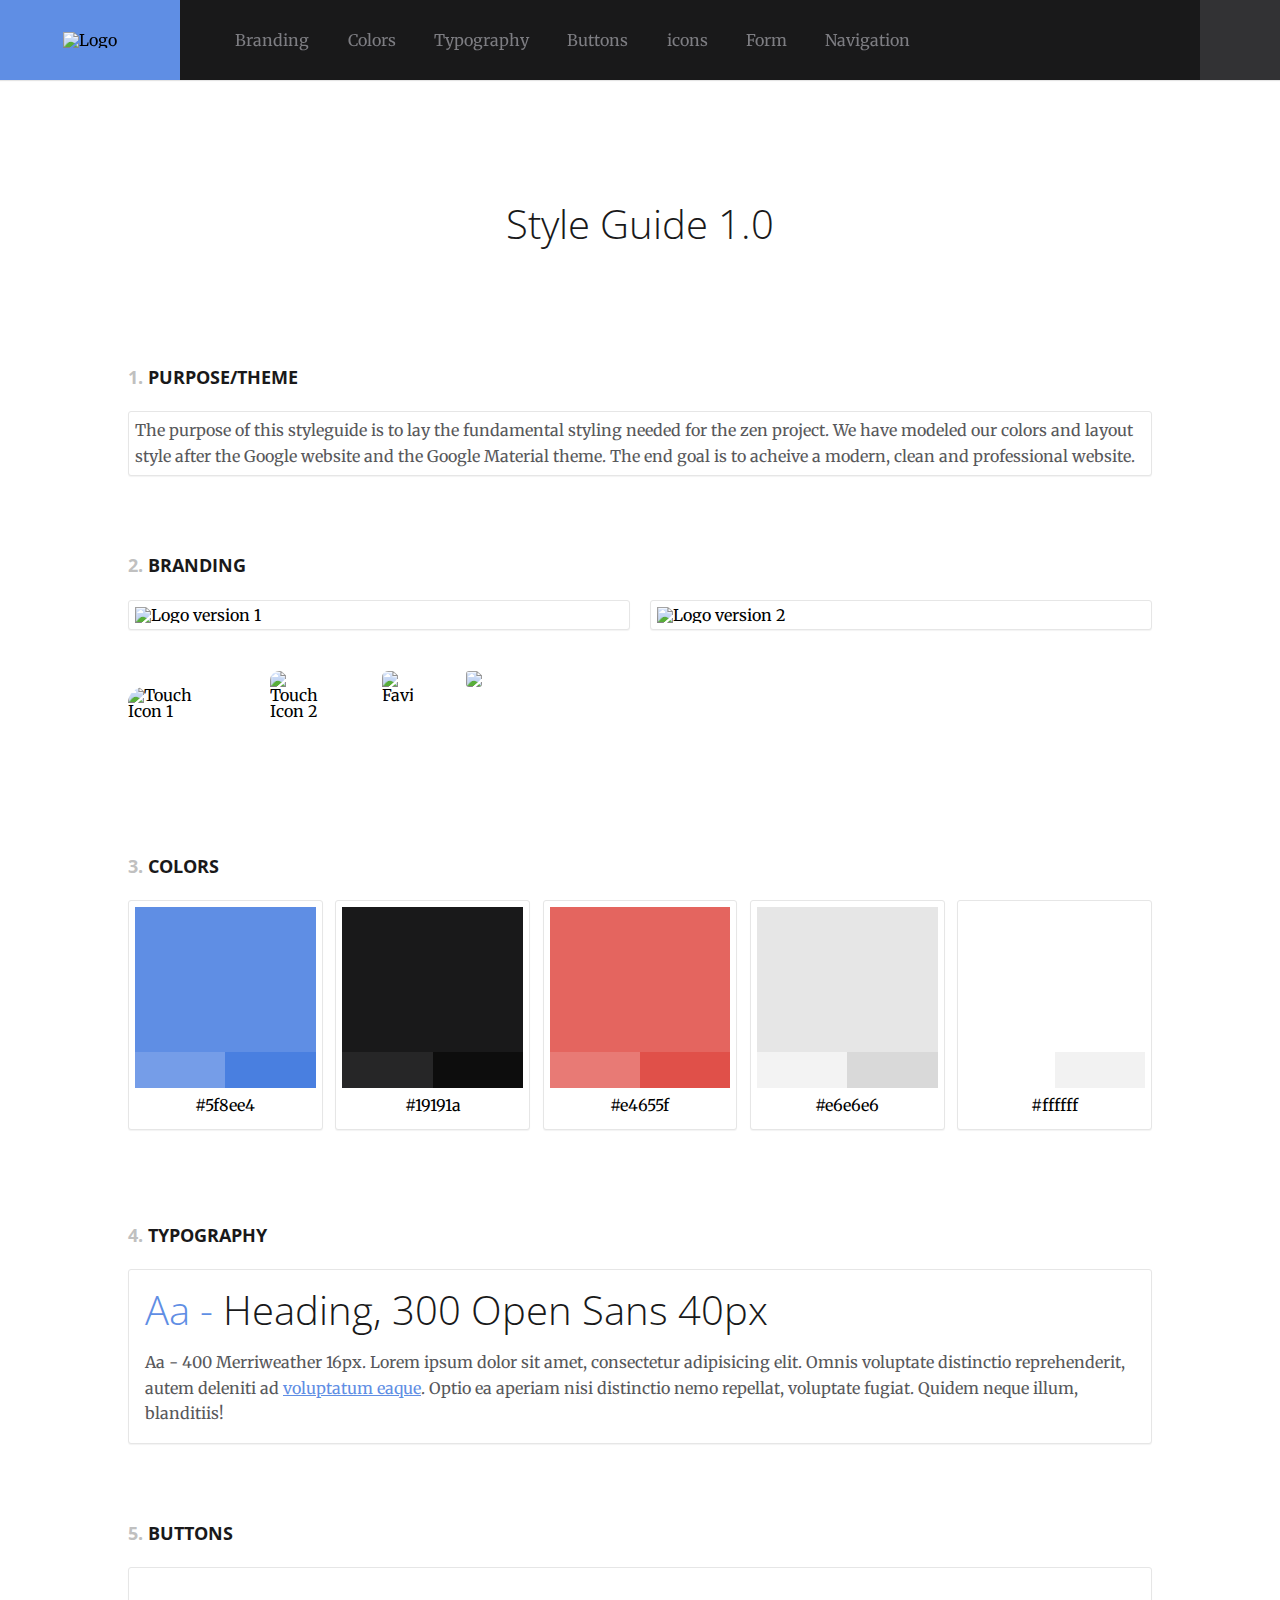
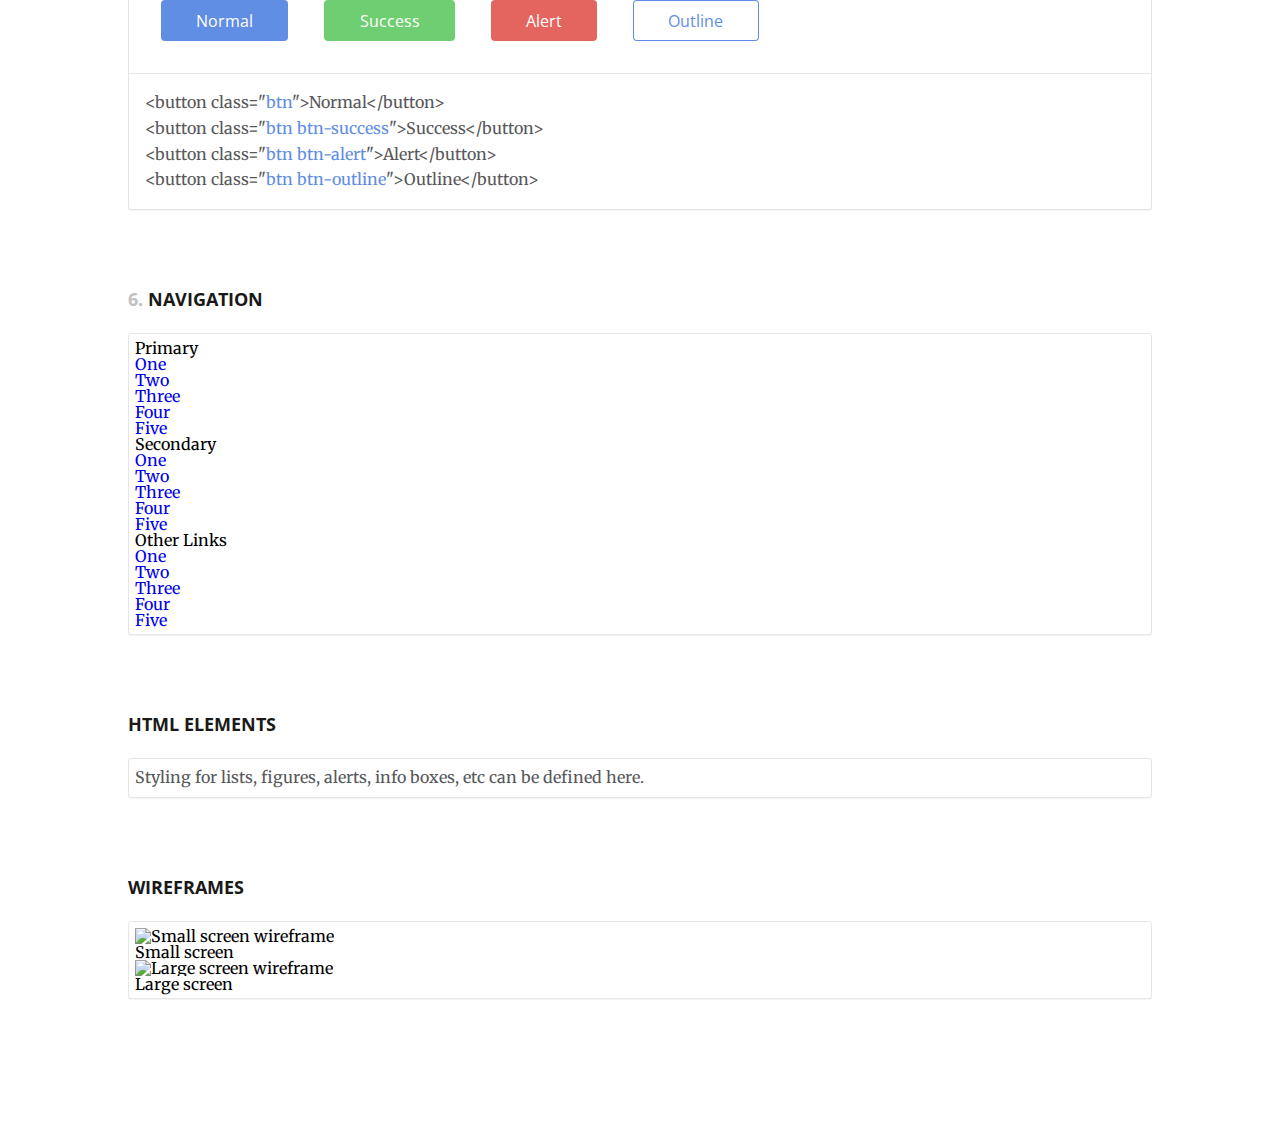
==== commit a799dc23: "added purpose" ====
--- a/index.html
+++ b/index.html
@@ -39,7 +39,12 @@
 			<h2>Purpose/Theme</h2>
 
 			<div class="cd-box">
-				<p>Add description of purpose/theme here.</p>
+				<p>The purpose of this styleguide is to lay the fundamental 
+					styling needed for the zen project. 
+					We have modeled our colors and layout style after the Google 
+					website and the Google Material theme. The end goal is to acheive a modern,
+					clean and professional website.
+				</p>
 			</div>
 		</section>
 		
@@ -171,4 +176,4 @@
 <script src="js/jquery-2.1.1.js"></script>
 <script src="js/main.js"></script> <!-- Resource jQuery -->
 </body>
-</html>+</html>
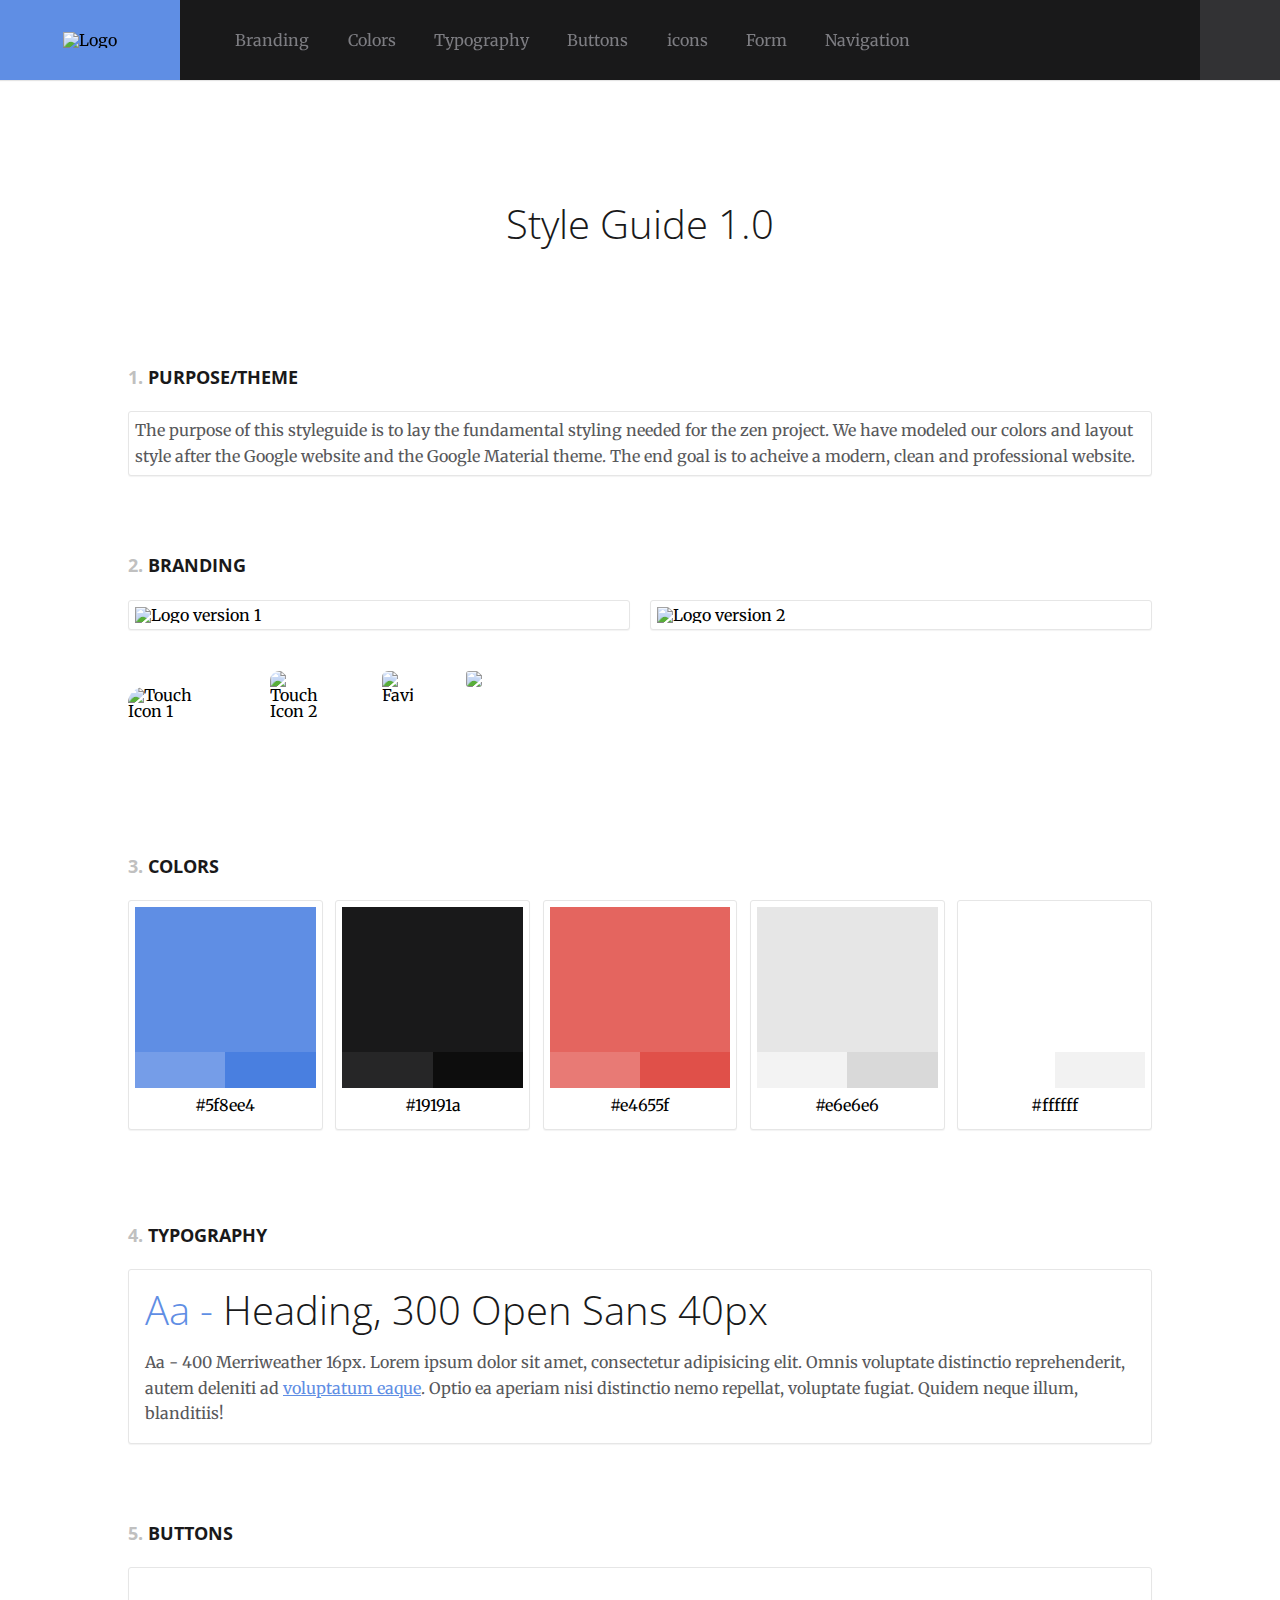
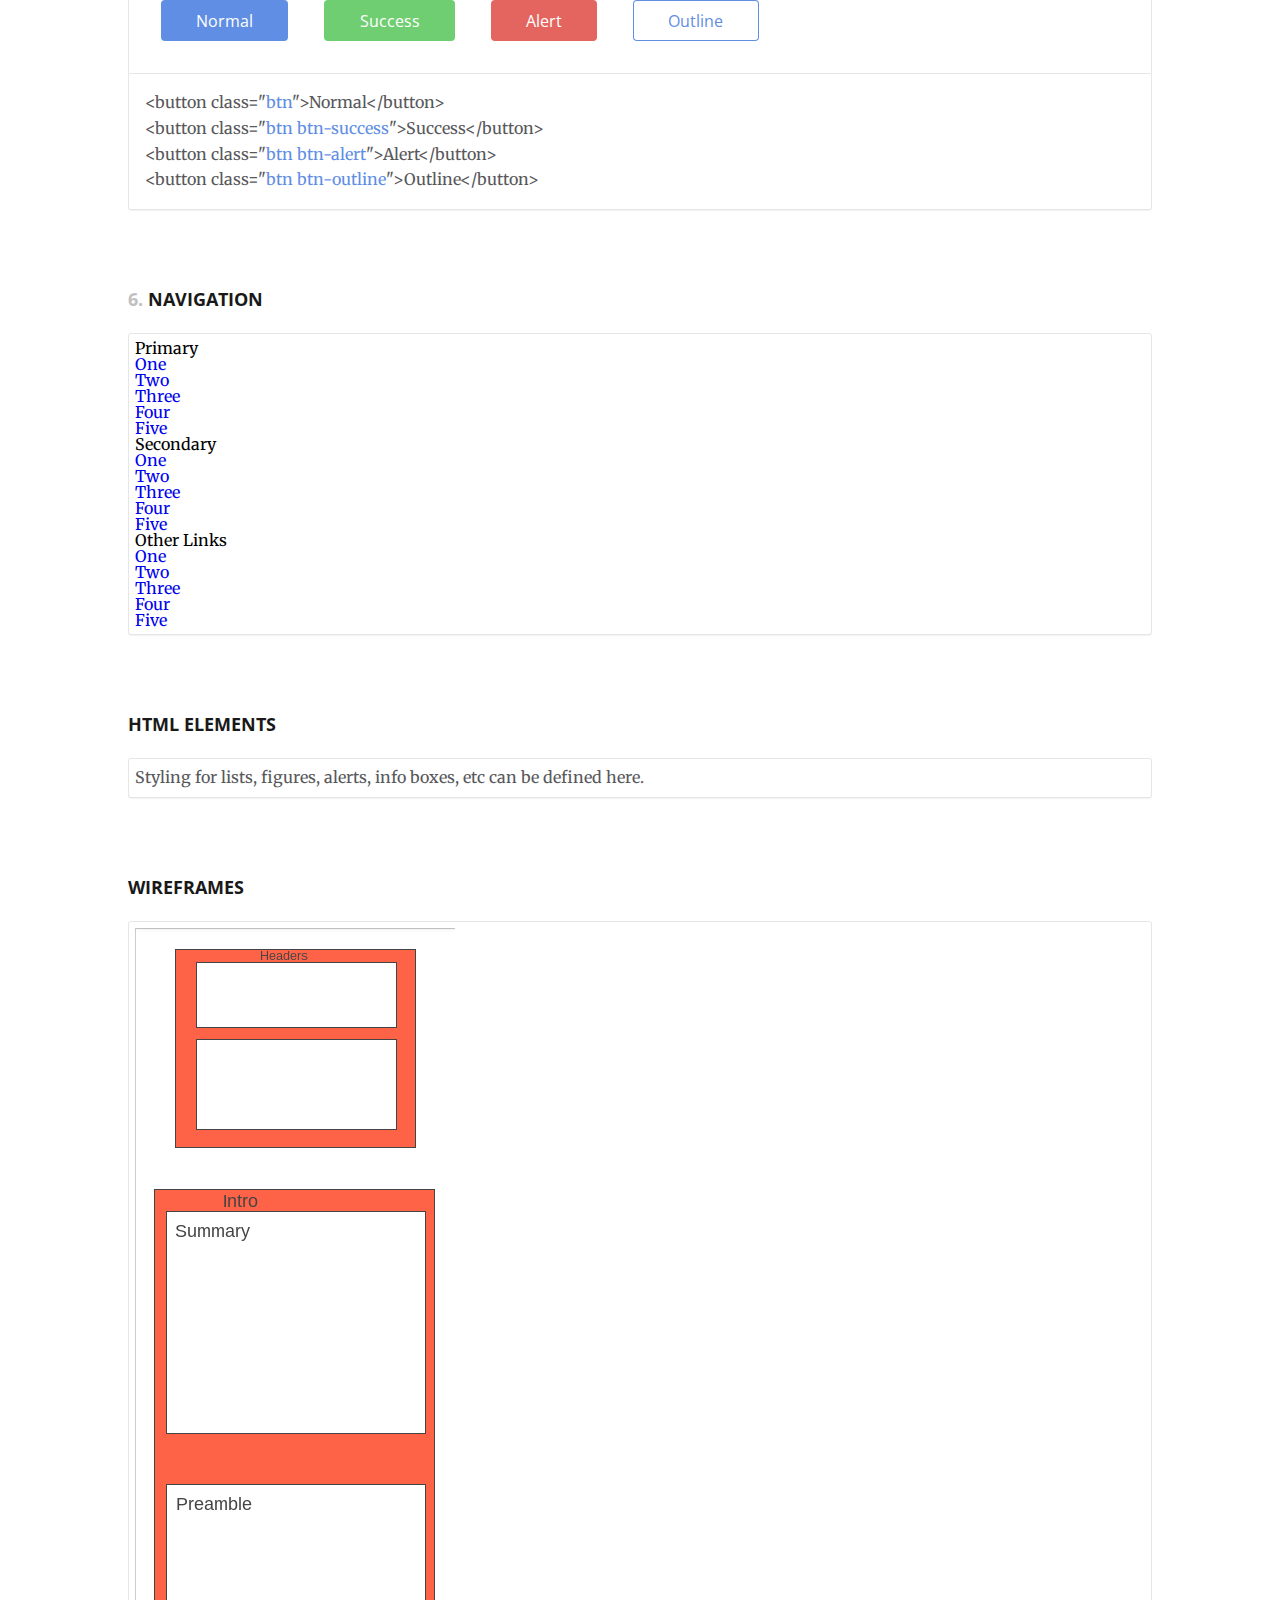
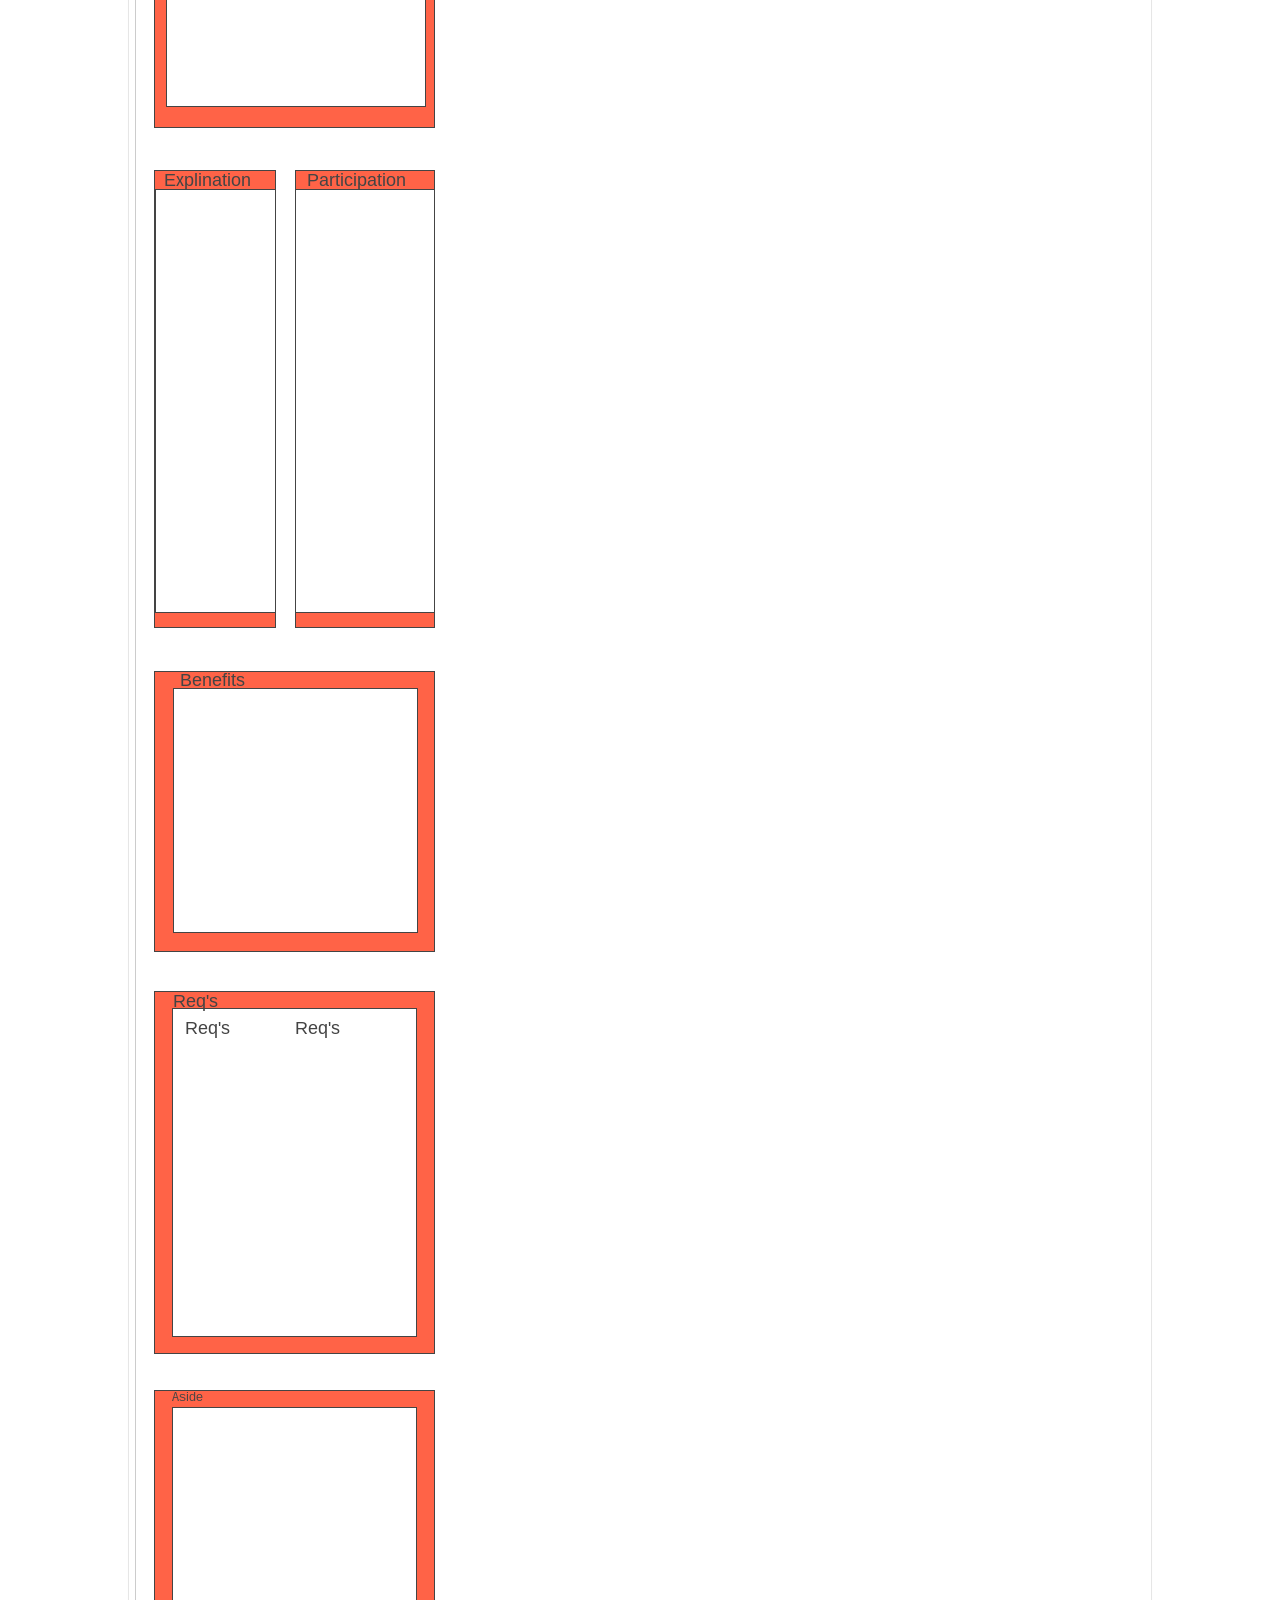
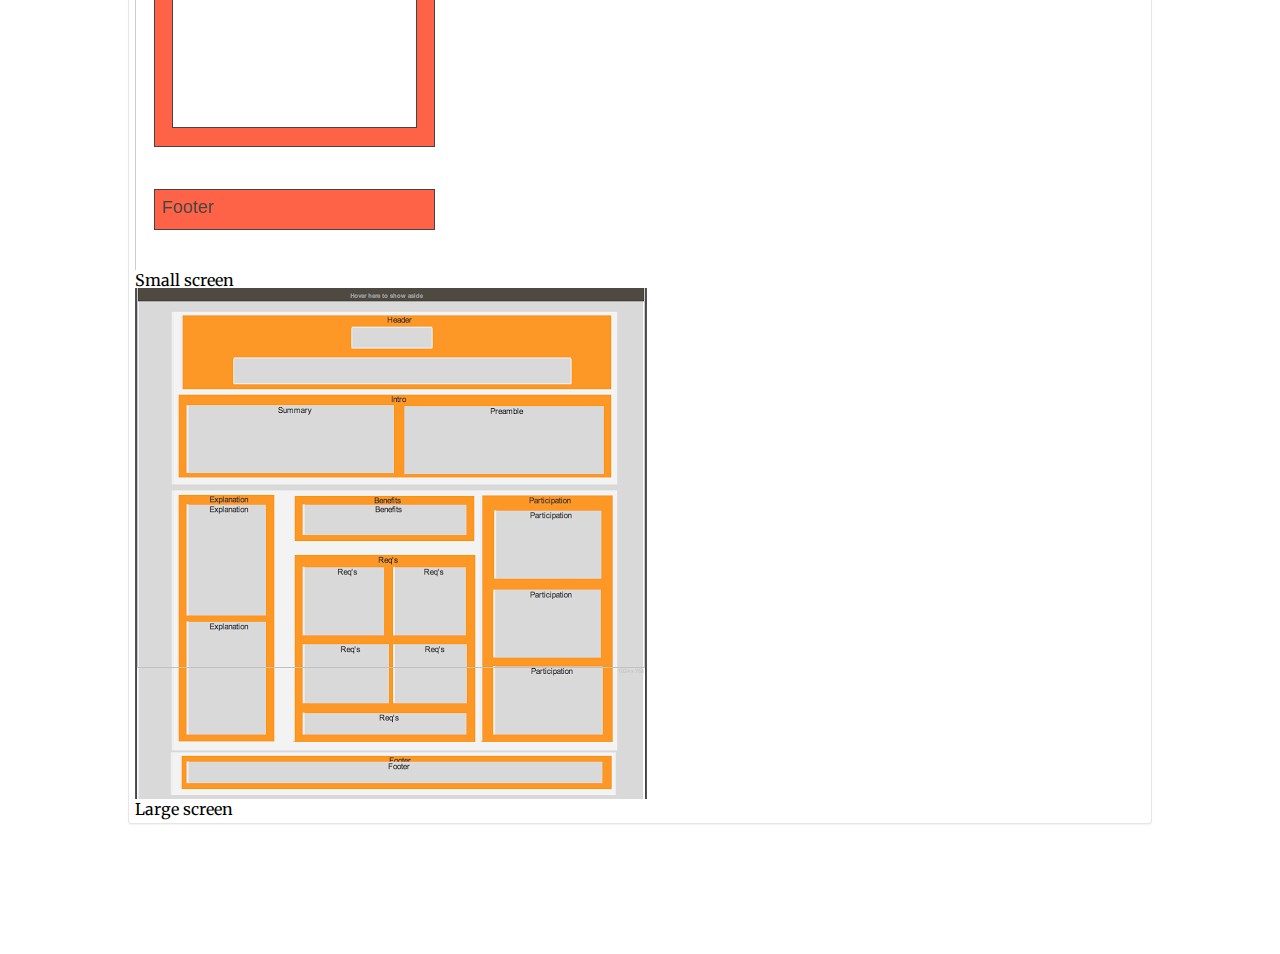
==== commit 431c0f7b: "Fixed assets link to images" ====
--- a/index.html
+++ b/index.html
@@ -10,7 +10,7 @@
 	<link rel="stylesheet" href="css/style-guide.css"> <!-- Resource style -->
 	<script src="js/modernizr.js"></script> <!-- Modernizr -->
   	
-	<title>Style Guide | CodyHouse</title>
+	<title>Style Guide | CIT301b</title>
 </head>
 <body>
 	<header>
@@ -164,9 +164,9 @@
 		<section id="wireframes" class="cd-wireframes">
 			<h2>Wireframes</h2>
     <div class="cd-box">
-            <figure><img src="assets/wireframe-sm.jpg" alt="Small screen wireframe">
+            <figure><img src="assets/Homepage.png" alt="Small screen wireframe">
             <figcaption>Small screen</figcaption></figure>
-            <figure><img src="assets/wireframe-lg.jpg" alt="Large screen wireframe">
+            <figure><img src="assets/wireframe_desktop.png" alt="Large screen wireframe">
             <figcaption>Large screen</figcaption></figure>
             </div>
 			
